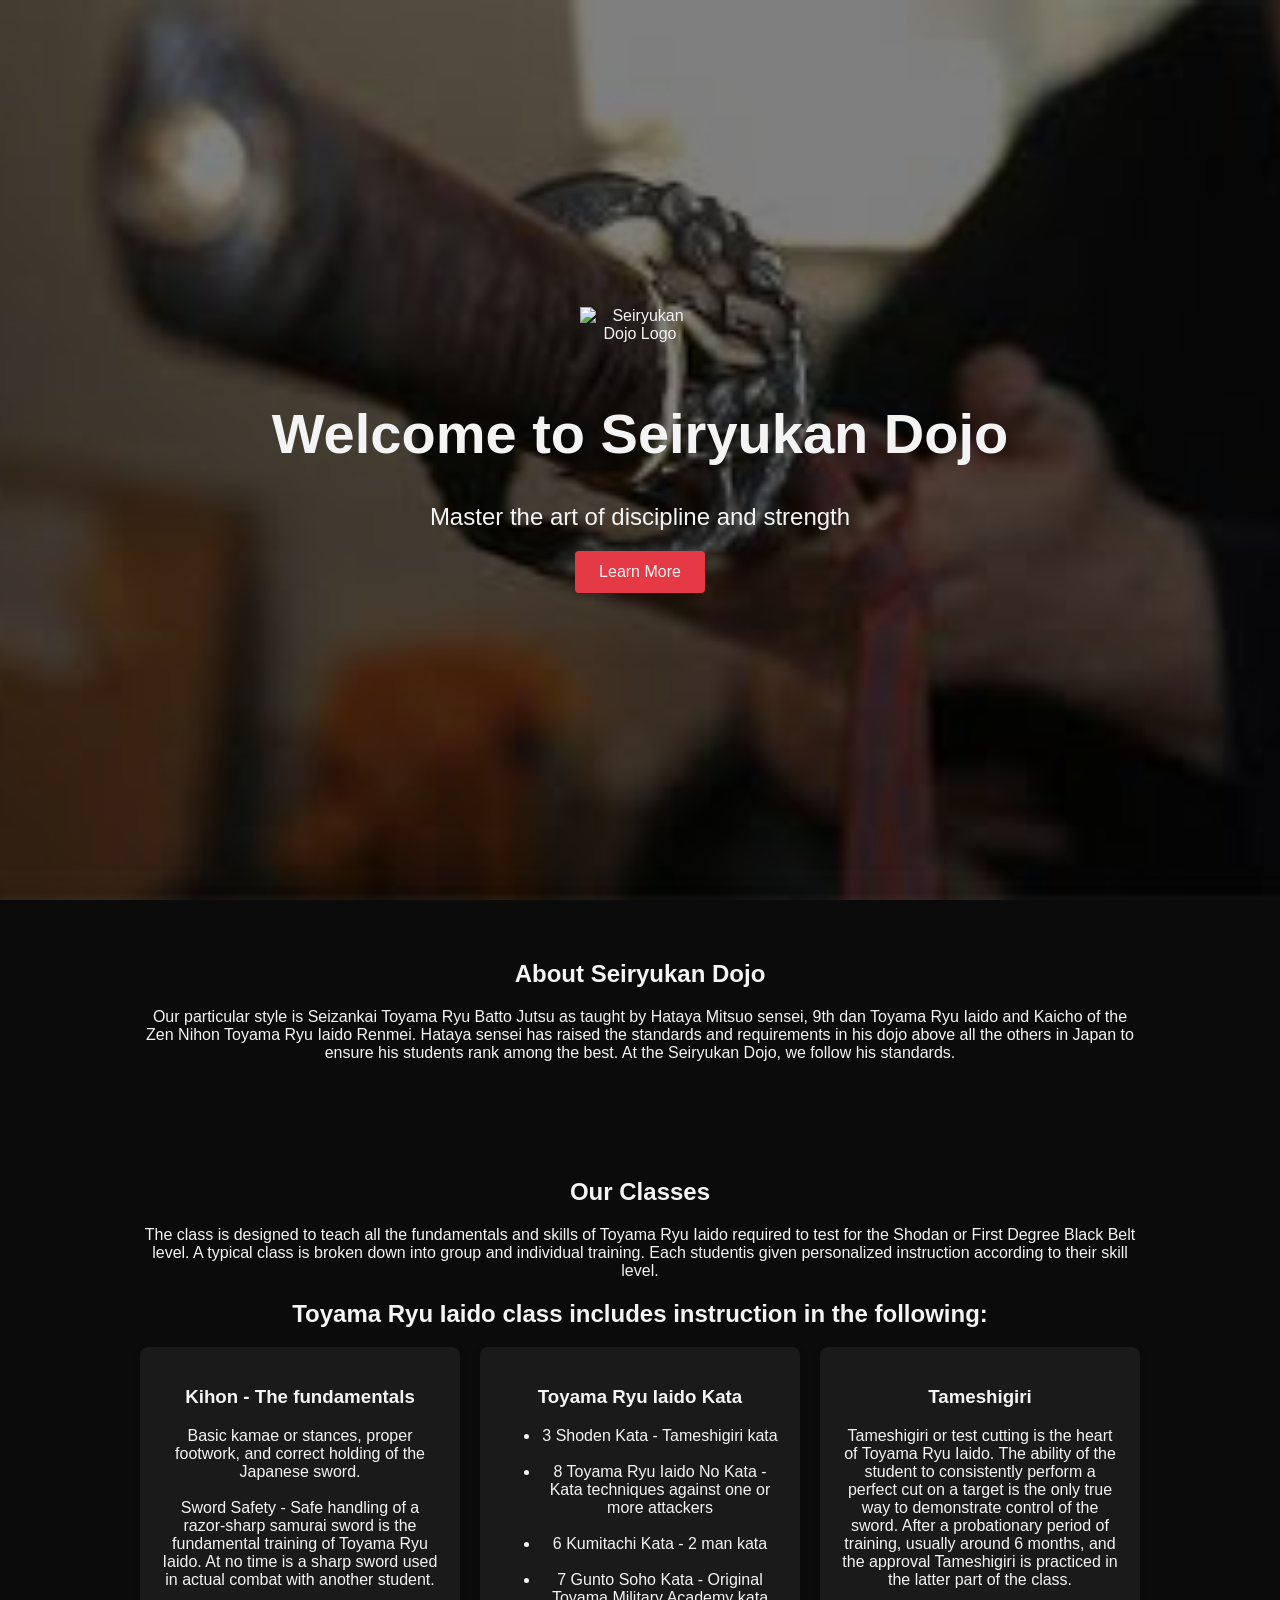
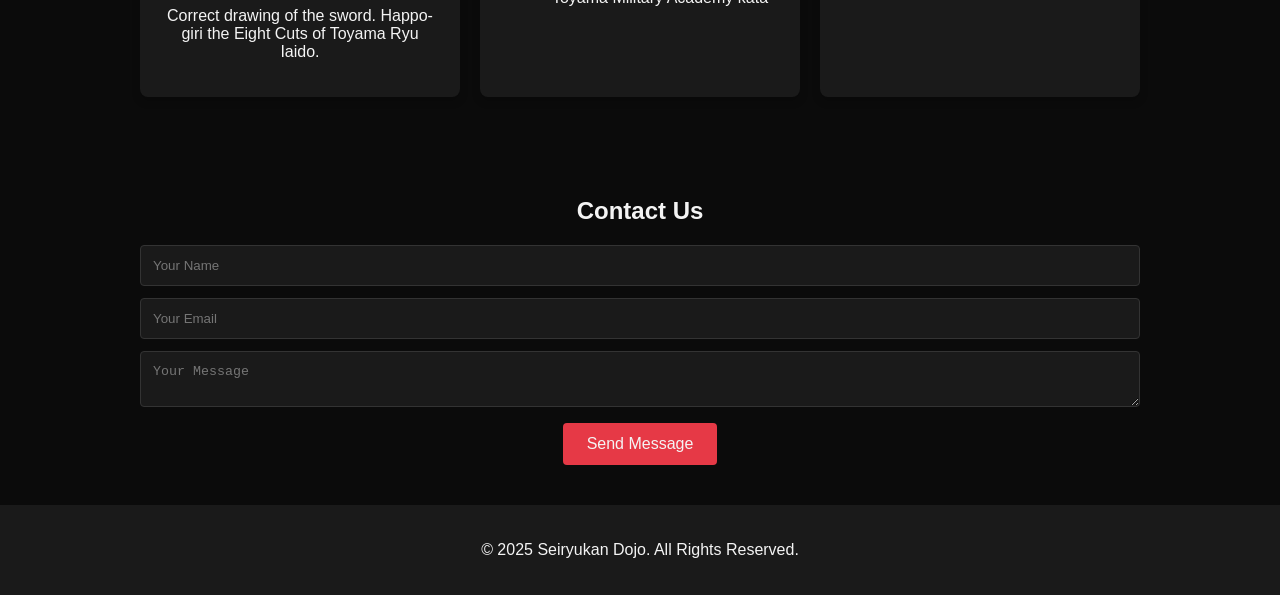
==== index.html @ ffda1bce "changed html to index.html to run on pages." ====
<!DOCTYPE html>
<html lang="en">
<head>
    <meta charset="UTF-8" />
    <meta name="viewport" content="width=device-width, initial-scale=1.0" />
    <title>Seiryukan Dojo</title>
    <link rel="stylesheet" href="styles.css" />
    <script src="script.js" defer></script>
</head>
<body>
    <header class="hero">
        <div class="hero-overlay"></div>
        <div class="hero-content">
            <img src="[INSERT IMAGE URL HERE]" alt="Seiryukan Dojo Logo" class="dojo-logo">
            <h1 class="hero-title">Welcome to Seiryukan Dojo</h1>
            <p class="hero-subtitle">Master the art of discipline and strength</p>
            <a href="#about" class="cta-button">Learn More</a>
        </div>
    </header>

    <section id="about" class="section about">
        <div class="container">
            <h2>About Seiryukan Dojo</h2>
            <p>
                Our particular style is Seizankai Toyama Ryu Batto Jutsu as taught by Hataya
                Mitsuo sensei, 9th dan Toyama Ryu Iaido and Kaicho of the Zen Nihon Toyama Ryu
                Iaido Renmei. Hataya sensei has raised the standards and requirements in his
                dojo above all the others in Japan to ensure his students rank among the best.
                At the Seiryukan Dojo, we follow his standards.
            </p>
        </div>
    </section>

    <section id="classes" class="section classes">
        <div class="container">
            <h2>Our Classes</h2>
            <p>
                The class is designed to teach all the fundamentals and skills of Toyama Ryu Iaido required to test for the Shodan or First Degree Black Belt level. 
                A typical class is broken down into group and individual training. Each studentis given personalized instruction according to their skill level. 
            </p>
            <h2>Toyama Ryu Iaido class includes instruction in the following:</h2>
            <div class="class-list">
                <div class="class-item">
                    <h3>Kihon - The fundamentals</h3>
                    <p>
                        Basic kamae or stances,  proper footwork, and correct holding of the Japanese sword.<br><br>
                        Sword Safety - Safe handling of a razor-sharp samurai sword is the fundamental training of Toyama Ryu Iaido. 
                        At no time is a sharp sword used in actual combat with another student.<br><br>
                        Correct drawing of the sword. Happo-giri the Eight Cuts of Toyama Ryu Iaido.
                    </p>
                </div>
                <div class="class-item">
                    <h3>Toyama Ryu Iaido Kata</h3>
                    <ul>
                        <li>3 Shoden Kata - Tameshigiri kata</li><br>
                        <li>8 Toyama Ryu Iaido No Kata - Kata techniques against one or more attackers</li><br>
                        <li>6 Kumitachi Kata - 2 man kata</li><br>
                        <li>7 Gunto Soho Kata - Original Toyama Military Academy kata</li><br>
                    </ul>
                </div>
                <div class="class-item">
                    <h3>Tameshigiri</h3>
                    <p> 
                        Tameshigiri or test cutting is the heart of Toyama Ryu Iaido. The ability of the student to consistently perform
                        a perfect cut on a target is the only true way to demonstrate control of the sword. After a probationary period
                        of training, usually around 6 months, and the approval Tameshigiri is practiced in the latter part of the class.
                    </p>
                </div>
            </div>
        </div>
    </section>

     <section id="contact" class="section contact">
        <div class="container">
            <h2>Contact Us</h2>
            <form id="contact-form" class="contact-form">
                <input type="text" name="name" placeholder="Your Name" required />
                <input type="email" name="email" placeholder="Your Email" required />
                <textarea name="message" placeholder="Your Message" required></textarea>
                <button type="submit" class="cta-button">Send Message</button>
                <p id="form-message" style="display: none; color: green; margin-top: 10px;">Message sent successfully!</p>
            </form>
        </div>
    </section>

    <footer class="footer">
        <div class="container">
            <p>&copy; 2025 Seiryukan Dojo. All Rights Reserved.</p>
        </div>
    </footer>
    
</body>
</html>
---- styles.css ----
:root {
    --primary-color: #1a1a1a;
    --accent-color: #e63946;
    --text-color: #f4f4f4;
    --background-color: #0b0b0b;
    --font-family: 'Arial', sans-serif;
}

body {
    font-family: var(--font-family);
    color: var(--text-color);
    background-color: var(--background-color);
    margin: 0;
    padding: 0;
    box-sizing: border-box;
}

.hero {
    position: relative;
    height: 100vh;
    background: url("[data-uri]") center/cover no-repeat;
    display: flex;
    justify-content: center;
    align-items: center;
    text-align: center;
    padding: 20px;
    box-sizing: border-box;
}

.hero-overlay {
    position: absolute;
    top: 0;
    left: 0;
    width: 100%;
    height: 100%;
    background: rgba(0, 0, 0, 0.5);
}

.hero-content {
    z-index: 10;
    width: 100%;
    max-width: 800px;
}

.dojo-logo {
    max-width: 120px;
    margin-bottom: 20px;
}

.hero-title {
    font-size: clamp(2rem, 5vw, 3.5rem);
    font-weight: 700;
}

.hero-subtitle {
    font-size: clamp(1rem, 3vw, 1.5rem);
    margin-bottom: 20px;
}

.cta-button {
    padding: 12px 24px;
    background-color: var(--accent-color);
    color: var(--text-color);
    border: none;
    border-radius: 4px;
    font-size: 1rem;
    cursor: pointer;
    text-decoration: none;
    display: inline-block;
    transition: background-color 0.3s ease;
}

.cta-button:hover {
    background-color: #d62839;
}

.section {
    padding: 40px 20px;
    text-align: center;
}

.container {
    max-width: 1000px;
    margin: 0 auto;
}

.class-list {
    display: grid;
    grid-template-columns: repeat(auto-fit, minmax(250px, 1fr));
    gap: 20px;
}

.class-item {
    background-color: var(--primary-color);
    padding: 20px;
    border-radius: 8px;
    box-shadow: 0 4px 8px rgba(0,0,0,0.2);
    transition: transform 0.3s ease;
}

.class-item:hover {
    transform: translateY(-5px);
}

.contact-form input,
.contact-form textarea {
    width: 100%;
    padding: 12px;
    margin-bottom: 12px;
    border: 1px solid #333;
    background-color: var(--primary-color);
    color: var(--text-color);
    border-radius: 4px;
    box-sizing: border-box;
}

.footer {
    background-color: var(--primary-color);
    padding: 20px;
    text-align: center;
}

@media (max-width: 600px) {
    .hero-title {
        font-size: 2rem;
    }

    .hero-subtitle {
        font-size: 1rem;
    }
}
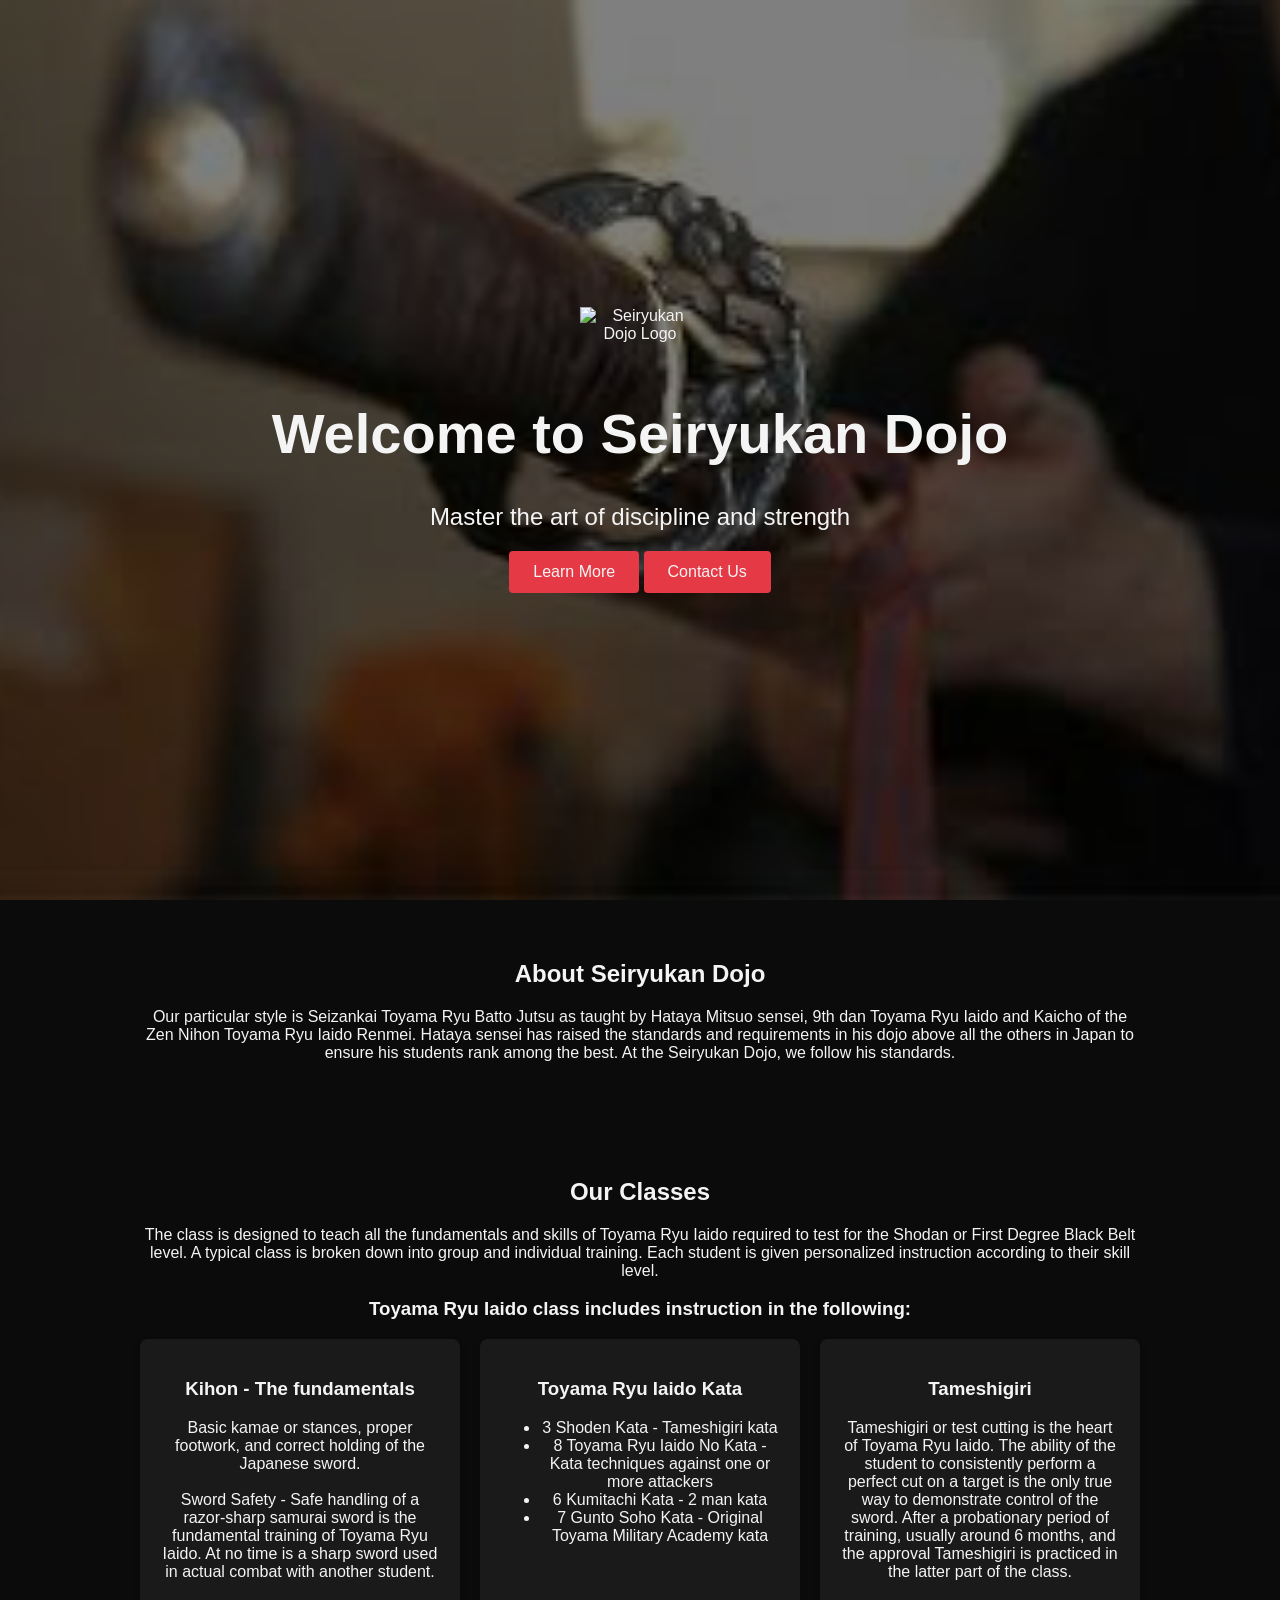
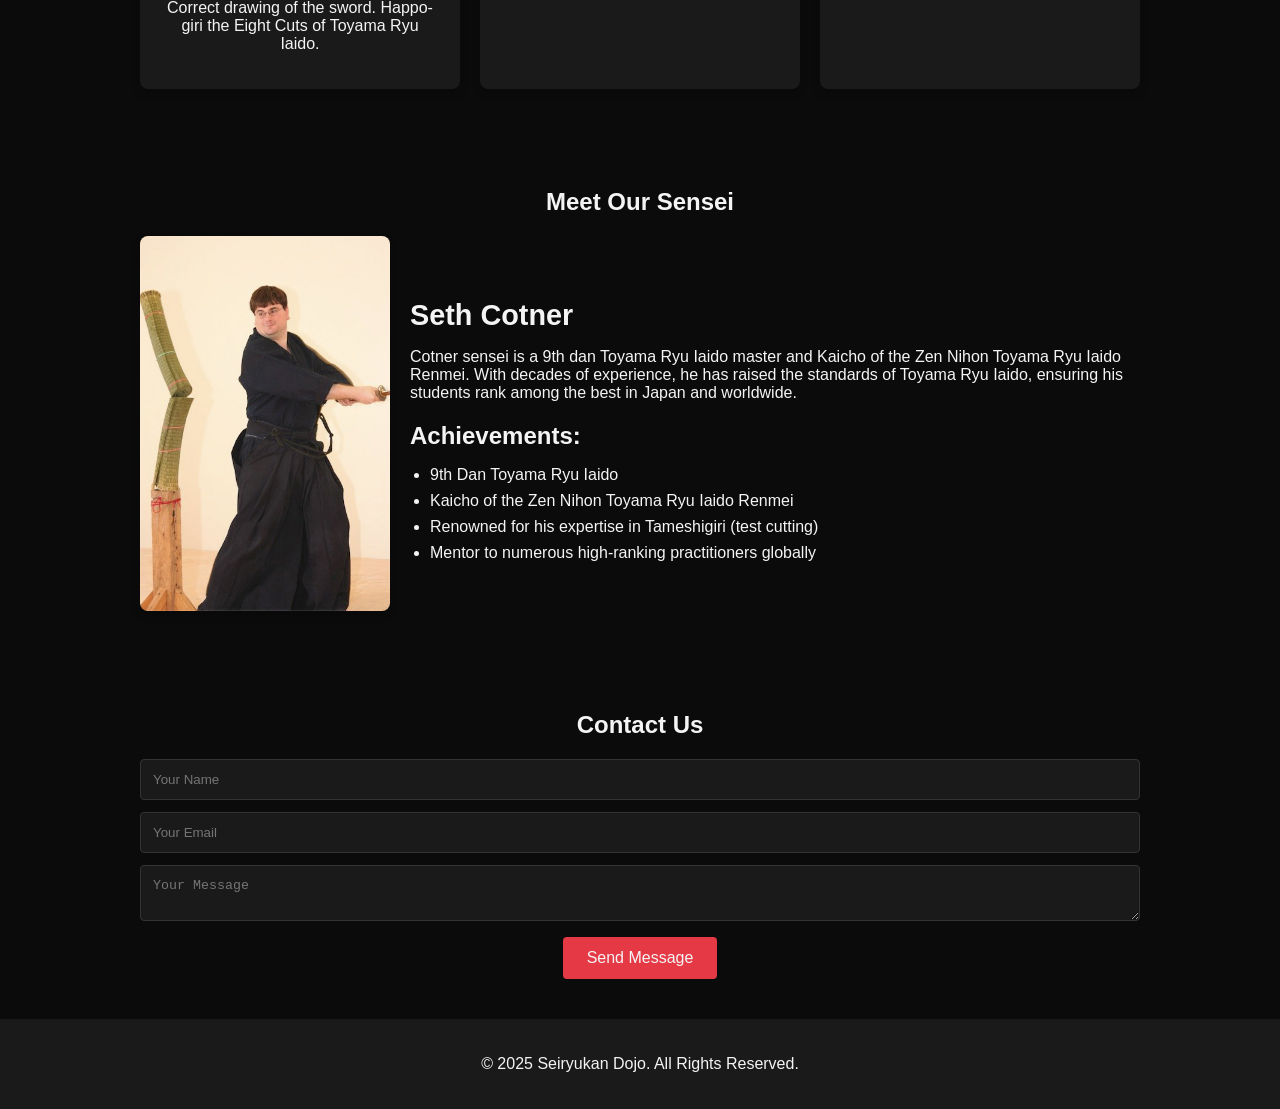
==== commit 9642a0aa: "Added a sensei section and a contact us button as experiment**may remove button later**" ====
--- a/index.html
+++ b/index.html
@@ -1,28 +1,36 @@
-
 <!DOCTYPE html>
 <html lang="en">
 <head>
     <meta charset="UTF-8" />
     <meta name="viewport" content="width=device-width, initial-scale=1.0" />
     <title>Seiryukan Dojo</title>
+    <!-- Link to the external stylesheet -->
     <link rel="stylesheet" href="styles.css" />
+    <!-- Link to the external JavaScript file -->
     <script src="script.js" defer></script>
 </head>
 <body>
+    <!-- Hero section with a background image and overlay -->
     <header class="hero">
         <div class="hero-overlay"></div>
         <div class="hero-content">
+            <!-- Logo image -->
             <img src="[INSERT IMAGE URL HERE]" alt="Seiryukan Dojo Logo" class="dojo-logo">
+            <!-- Main title and subtitle -->
             <h1 class="hero-title">Welcome to Seiryukan Dojo</h1>
             <p class="hero-subtitle">Master the art of discipline and strength</p>
+            <!-- Call-to-action buttons -->
             <a href="#about" class="cta-button">Learn More</a>
+            <a href="#contact" id="contact-button" class="cta-button">Contact Us</a>
         </div>
     </header>
 
+    <!-- About section -->
     <section id="about" class="section about">
         <div class="container">
             <h2>About Seiryukan Dojo</h2>
             <p>
+                <!-- Description of the dojo and its teachings -->
                 Our particular style is Seizankai Toyama Ryu Batto Jutsu as taught by Hataya
                 Mitsuo sensei, 9th dan Toyama Ryu Iaido and Kaicho of the Zen Nihon Toyama Ryu
                 Iaido Renmei. Hataya sensei has raised the standards and requirements in his
@@ -32,33 +40,38 @@
         </div>
     </section>
 
+    <!-- Classes section -->
     <section id="classes" class="section classes">
         <div class="container">
             <h2>Our Classes</h2>
             <p>
+                <!-- Overview of the class structure -->
                 The class is designed to teach all the fundamentals and skills of Toyama Ryu Iaido required to test for the Shodan or First Degree Black Belt level. 
-                A typical class is broken down into group and individual training. Each studentis given personalized instruction according to their skill level. 
+                A typical class is broken down into group and individual training. Each student is given personalized instruction according to their skill level. 
             </p>
-            <h2>Toyama Ryu Iaido class includes instruction in the following:</h2>
+            <h3>Toyama Ryu Iaido class includes instruction in the following:</h3>
             <div class="class-list">
+                <!-- Class item: Fundamentals -->
                 <div class="class-item">
                     <h3>Kihon - The fundamentals</h3>
                     <p>
-                        Basic kamae or stances,  proper footwork, and correct holding of the Japanese sword.<br><br>
+                        Basic kamae or stances, proper footwork, and correct holding of the Japanese sword.<br><br>
                         Sword Safety - Safe handling of a razor-sharp samurai sword is the fundamental training of Toyama Ryu Iaido. 
                         At no time is a sharp sword used in actual combat with another student.<br><br>
                         Correct drawing of the sword. Happo-giri the Eight Cuts of Toyama Ryu Iaido.
                     </p>
                 </div>
+                <!-- Class item: Kata -->
                 <div class="class-item">
                     <h3>Toyama Ryu Iaido Kata</h3>
                     <ul>
-                        <li>3 Shoden Kata - Tameshigiri kata</li><br>
-                        <li>8 Toyama Ryu Iaido No Kata - Kata techniques against one or more attackers</li><br>
-                        <li>6 Kumitachi Kata - 2 man kata</li><br>
-                        <li>7 Gunto Soho Kata - Original Toyama Military Academy kata</li><br>
+                        <li>3 Shoden Kata - Tameshigiri kata</li>
+                        <li>8 Toyama Ryu Iaido No Kata - Kata techniques against one or more attackers</li>
+                        <li>6 Kumitachi Kata - 2 man kata</li>
+                        <li>7 Gunto Soho Kata - Original Toyama Military Academy kata</li>
                     </ul>
                 </div>
+                <!-- Class item: Tameshigiri -->
                 <div class="class-item">
                     <h3>Tameshigiri</h3>
                     <p> 
@@ -71,24 +84,51 @@
         </div>
     </section>
 
-     <section id="contact" class="section contact">
+    <!-- Sensei section -->
+    <section id="sensei" class="section sensei">
+        <div class="container">
+            <h2>Meet Our Sensei</h2>
+            <div class="sensei-content">
+                <img src="seth.jpg" alt="Sensei Hataya Mitsuo" class="sensei-image">
+                <div class="sensei-details">
+                    <h3>Seth Cotner</h3>
+                    <p>
+                        Cotner sensei is a 9th dan Toyama Ryu Iaido master and Kaicho of the Zen Nihon Toyama Ryu Iaido Renmei. 
+                        With decades of experience, he has raised the standards of Toyama Ryu Iaido, ensuring his students rank among the best in Japan and worldwide.
+                    </p>
+                    <h4>Achievements:</h4>
+                    <ul>
+                        <li>9th Dan Toyama Ryu Iaido</li>
+                        <li>Kaicho of the Zen Nihon Toyama Ryu Iaido Renmei</li>
+                        <li>Renowned for his expertise in Tameshigiri (test cutting)</li>
+                        <li>Mentor to numerous high-ranking practitioners globally</li>
+                    </ul>
+                </div>
+            </div>
+        </div>
+    </section>
+
+    <!-- Contact section -->
+    <section id="contact" class="section contact">
         <div class="container">
             <h2>Contact Us</h2>
+            <!-- Contact form -->
             <form id="contact-form" class="contact-form">
                 <input type="text" name="name" placeholder="Your Name" required />
                 <input type="email" name="email" placeholder="Your Email" required />
                 <textarea name="message" placeholder="Your Message" required></textarea>
                 <button type="submit" class="cta-button">Send Message</button>
+                <!-- Success message displayed after form submission -->
                 <p id="form-message" style="display: none; color: green; margin-top: 10px;">Message sent successfully!</p>
             </form>
         </div>
     </section>
 
+    <!-- Footer -->
     <footer class="footer">
         <div class="container">
             <p>&copy; 2025 Seiryukan Dojo. All Rights Reserved.</p>
         </div>
     </footer>
-    
 </body>
 </html>
--- a/styles.css
+++ b/styles.css
@@ -1,11 +1,13 @@
+/* Define global CSS variables for consistent theming */
 :root {
-    --primary-color: #1a1a1a;
-    --accent-color: #e63946;
-    --text-color: #f4f4f4;
-    --background-color: #0b0b0b;
-    --font-family: 'Arial', sans-serif;
-}
-
+    --primary-color: #1a1a1a; /* Main background color */
+    --accent-color: #e63946; /* Highlight color for buttons and links */
+    --text-color: #f4f4f4; /* Default text color */
+    --background-color: #0b0b0b; /* Background color for the body */
+    --font-family: 'Arial', sans-serif; /* Default font family */
+}
+
+/* Global styles for the body */
 body {
     font-family: var(--font-family);
     color: var(--text-color);
@@ -15,10 +17,11 @@
     box-sizing: border-box;
 }
 
+/* Hero section styles */
 .hero {
     position: relative;
     height: 100vh;
-    background: url("[data-uri]") center/cover no-repeat;
+    background: url("[data-uri]") center/cover no-repeat; /* Background image */
     display: flex;
     justify-content: center;
     align-items: center;
@@ -27,28 +30,32 @@
     box-sizing: border-box;
 }
 
+/* Overlay for the hero section */
 .hero-overlay {
     position: absolute;
     top: 0;
     left: 0;
     width: 100%;
     height: 100%;
-    background: rgba(0, 0, 0, 0.5);
-}
-
+    background: rgba(0, 0, 0, 0.5); /* Semi-transparent overlay */
+}
+
+/* Content inside the hero section */
 .hero-content {
-    z-index: 10;
+    z-index: 10; /* Ensure content is above the overlay */
     width: 100%;
     max-width: 800px;
 }
 
+/* Logo inside the hero section */
 .dojo-logo {
     max-width: 120px;
     margin-bottom: 20px;
 }
 
+/* Hero title and subtitle styles */
 .hero-title {
-    font-size: clamp(2rem, 5vw, 3.5rem);
+    font-size: clamp(2rem, 5vw, 3.5rem); /* Responsive font size */
     font-weight: 700;
 }
 
@@ -57,6 +64,7 @@
     margin-bottom: 20px;
 }
 
+/* Call-to-action button styles */
 .cta-button {
     padding: 12px 24px;
     background-color: var(--accent-color);
@@ -67,41 +75,46 @@
     cursor: pointer;
     text-decoration: none;
     display: inline-block;
-    transition: background-color 0.3s ease;
+    transition: background-color 0.3s ease; /* Smooth hover effect */
 }
 
 .cta-button:hover {
-    background-color: #d62839;
-}
-
+    background-color: #d62839; /* Darker accent color on hover */
+}
+
+/* Section styles */
 .section {
     padding: 40px 20px;
     text-align: center;
 }
 
+/* Container for centering content */
 .container {
     max-width: 1000px;
     margin: 0 auto;
 }
 
+/* Class list grid layout */
 .class-list {
     display: grid;
-    grid-template-columns: repeat(auto-fit, minmax(250px, 1fr));
+    grid-template-columns: repeat(auto-fit, minmax(250px, 1fr)); /* Responsive grid */
     gap: 20px;
 }
 
+/* Individual class item styles */
 .class-item {
     background-color: var(--primary-color);
     padding: 20px;
     border-radius: 8px;
-    box-shadow: 0 4px 8px rgba(0,0,0,0.2);
-    transition: transform 0.3s ease;
+    box-shadow: 0 4px 8px rgba(0, 0, 0, 0.2); /* Subtle shadow */
+    transition: transform 0.3s ease; /* Smooth hover effect */
 }
 
 .class-item:hover {
-    transform: translateY(-5px);
-}
-
+    transform: translateY(-5px); /* Slight lift on hover */
+}
+
+/* Contact form input and textarea styles */
 .contact-form input,
 .contact-form textarea {
     width: 100%;
@@ -114,12 +127,66 @@
     box-sizing: border-box;
 }
 
+/* Footer styles */
 .footer {
     background-color: var(--primary-color);
     padding: 20px;
     text-align: center;
 }
 
+/* Sensei section styles */
+.sensei-content {
+    display: flex;
+    flex-wrap: wrap;
+    align-items: center;
+    gap: 20px;
+    text-align: left;
+}
+
+.sensei-image {
+    max-width: 25%;
+    border-radius: 8px;
+    box-shadow: 0 4px 8px rgba(0, 0, 0, 0.2);
+}
+
+.sensei-details {
+    flex: 1;
+}
+
+.sensei-details h3 {
+    font-size: 1.8rem;
+    margin-bottom: 10px;
+}
+
+.sensei-details h4 {
+    font-size: 1.5rem;
+    margin-top: 20px;
+    margin-bottom: 10px;
+}
+
+.sensei-details ul {
+    list-style-type: disc;
+    padding-left: 20px;
+}
+
+.sensei-details ul li {
+    margin-bottom: 8px;
+}
+
+/* Responsive styles for the sensei section */
+@media (max-width: 600px) {
+    .sensei-content {
+        flex-direction: column;
+        text-align: center;
+    }
+
+    .sensei-image {
+        margin-bottom: 20px;
+        max-width: 100%;
+    }
+}
+
+/* Responsive styles for smaller screens */
 @media (max-width: 600px) {
     .hero-title {
         font-size: 2rem;
@@ -128,4 +195,14 @@
     .hero-subtitle {
         font-size: 1rem;
     }
+}
+
+/* Sticky Contact Us button styles */
+#contact-button.sticky {
+    position: fixed;
+    top: 10px; /* Stick to the top-left corner */
+    left: 10px;
+    z-index: 1000;
+    transform: none;
+    transition: all 0.3s ease;
 }
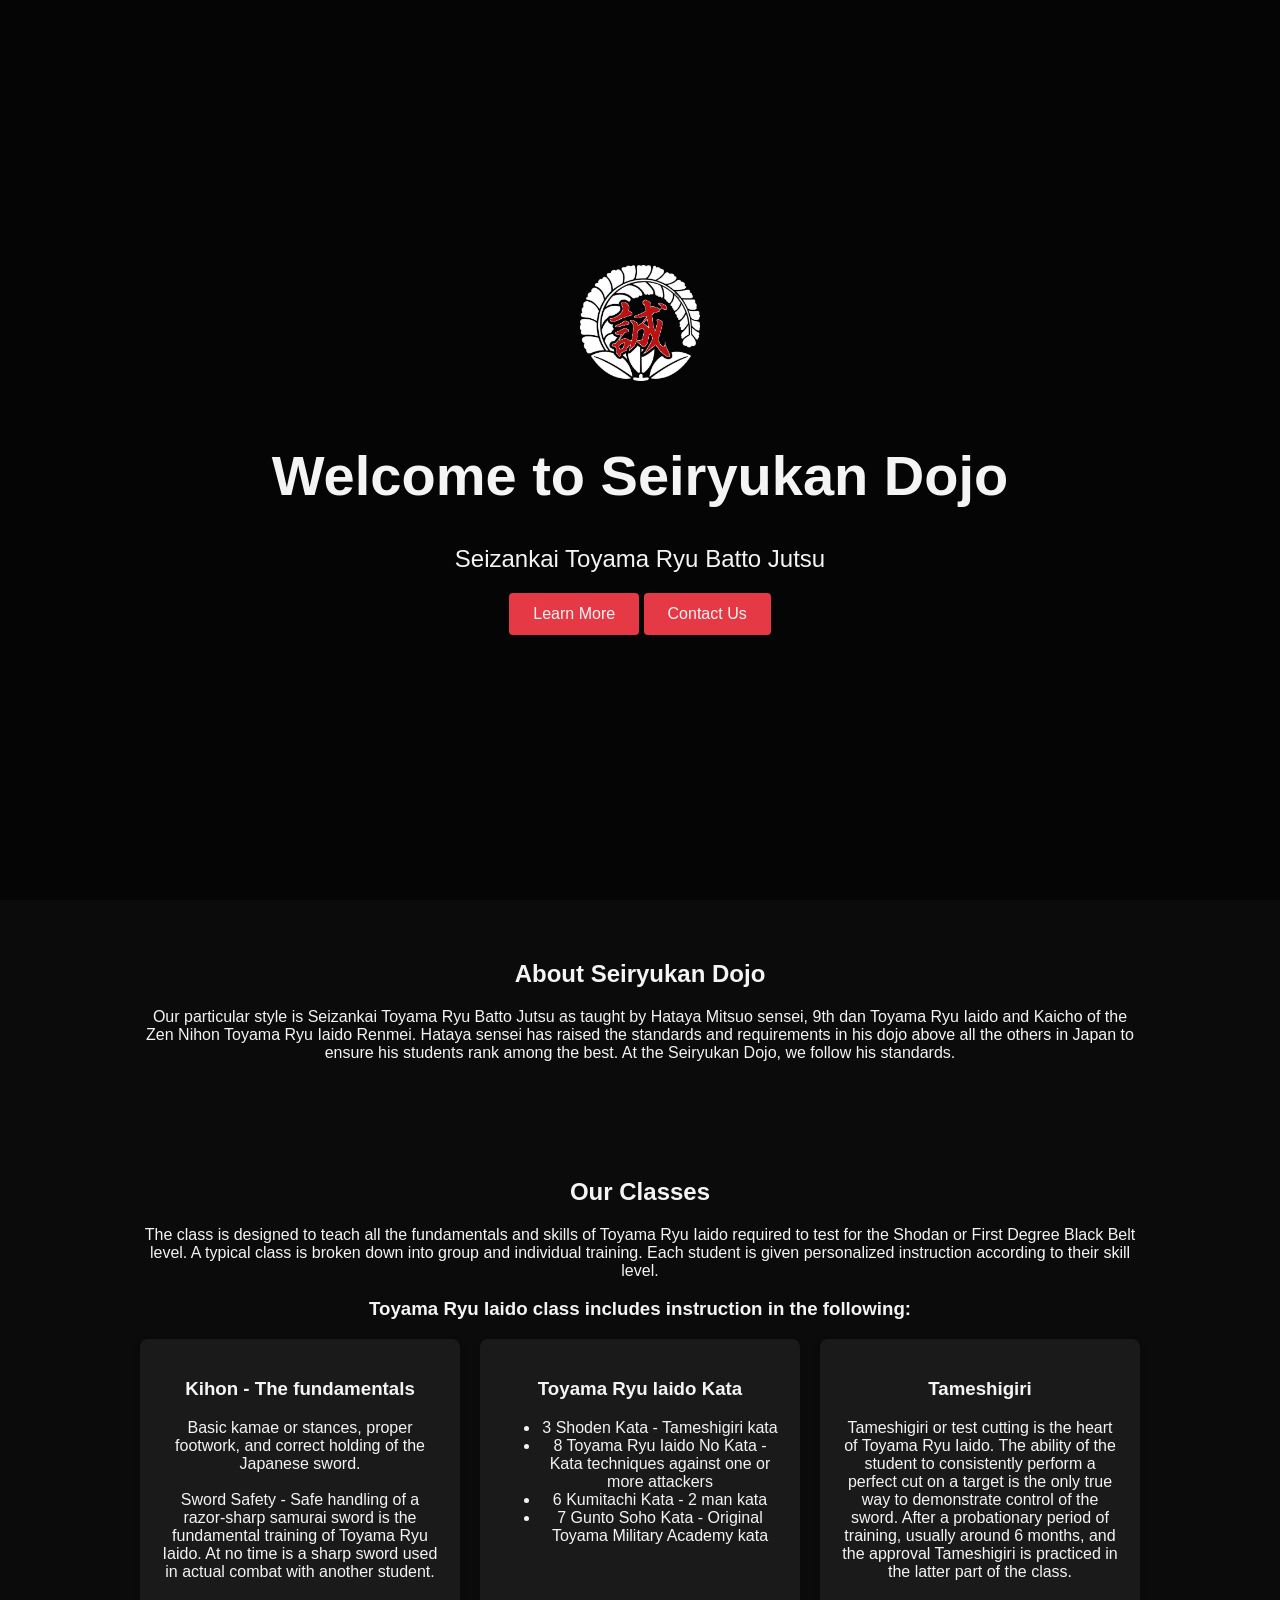
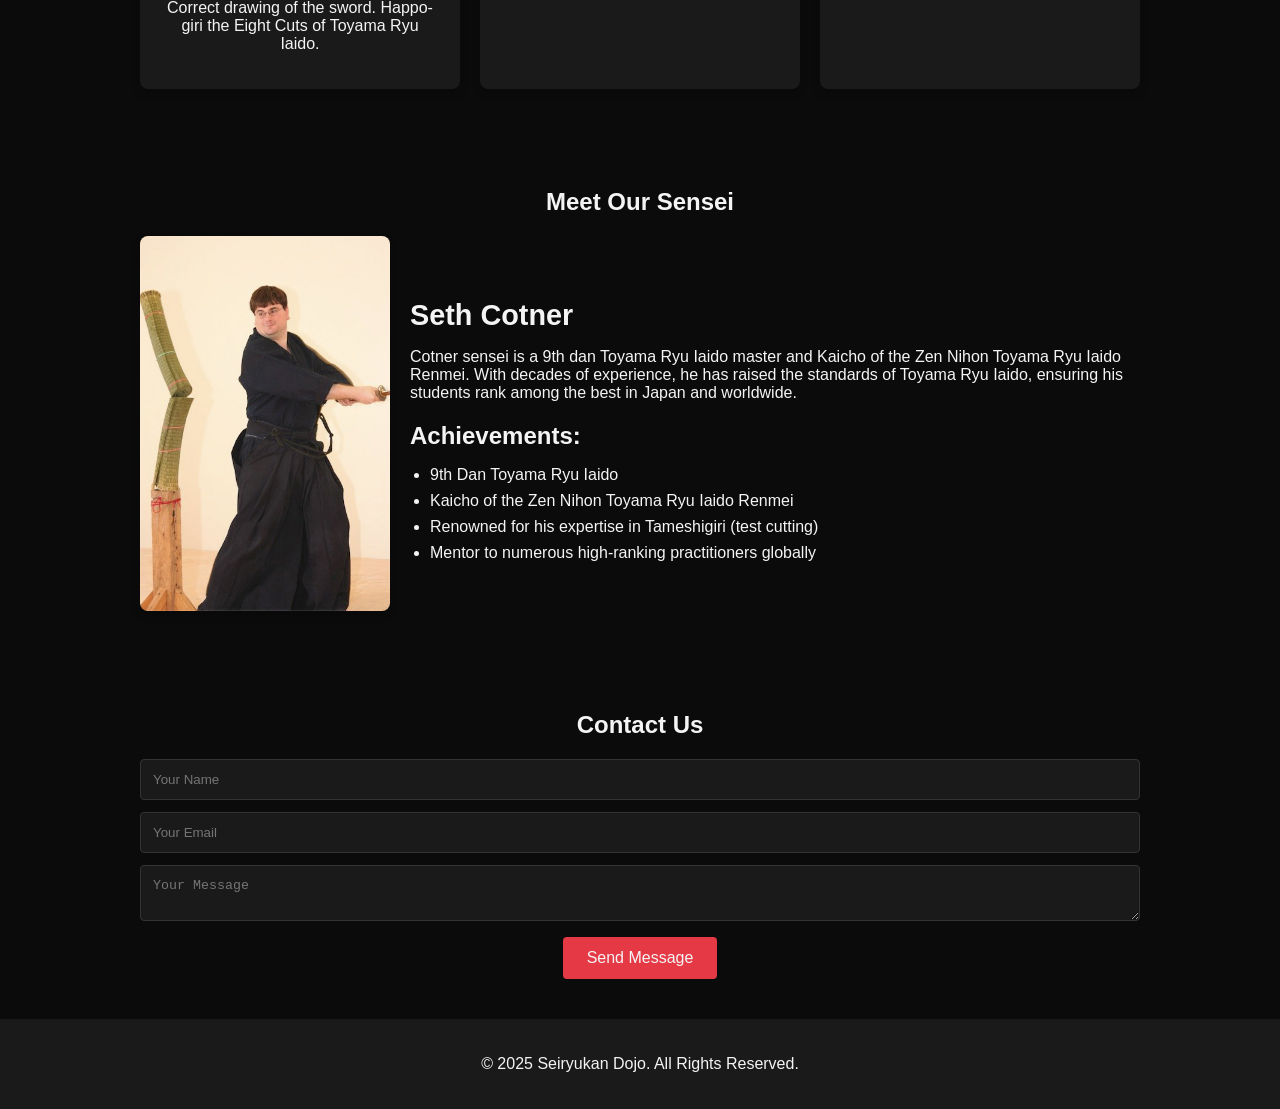
==== commit b05562de: "Contact button now hides when the form is visible on the screen***Visual Updates***Removed the hero " ====
--- a/index.html
+++ b/index.html
@@ -5,9 +5,9 @@
     <meta name="viewport" content="width=device-width, initial-scale=1.0" />
     <title>Seiryukan Dojo</title>
     <!-- Link to the external stylesheet -->
-    <link rel="stylesheet" href="styles.css" />
+    <link rel="stylesheet" href="./public/styles/styles.css" />
     <!-- Link to the external JavaScript file -->
-    <script src="script.js" defer></script>
+    <script src="./public/scripts/script.js" defer></script>
 </head>
 <body>
     <!-- Hero section with a background image and overlay -->
@@ -15,10 +15,10 @@
         <div class="hero-overlay"></div>
         <div class="hero-content">
             <!-- Logo image -->
-            <img src="[INSERT IMAGE URL HERE]" alt="Seiryukan Dojo Logo" class="dojo-logo">
+            <img src="./public/imgs/symbol.webp" alt="Seiryukan Dojo Logo" class="dojo-logo">
             <!-- Main title and subtitle -->
             <h1 class="hero-title">Welcome to Seiryukan Dojo</h1>
-            <p class="hero-subtitle">Master the art of discipline and strength</p>
+            <p class="hero-subtitle">Seizankai Toyama Ryu Batto Jutsu</p>
             <!-- Call-to-action buttons -->
             <a href="#about" class="cta-button">Learn More</a>
             <a href="#contact" id="contact-button" class="cta-button">Contact Us</a>
@@ -89,7 +89,7 @@
         <div class="container">
             <h2>Meet Our Sensei</h2>
             <div class="sensei-content">
-                <img src="seth.jpg" alt="Sensei Hataya Mitsuo" class="sensei-image">
+                <img src="./public/imgs/seth.jpg" alt="Sensei Hataya Mitsuo" class="sensei-image">
                 <div class="sensei-details">
                     <h3>Seth Cotner</h3>
                     <p>
--- a/public/styles/styles.css
+++ b/public/styles/styles.css
@@ -0,0 +1,208 @@
+/* Define global CSS variables for consistent theming */
+:root {
+    --primary-color: #1a1a1a; /* Main background color */
+    --accent-color: #e63946; /* Highlight color for buttons and links */
+    --text-color: #f4f4f4; /* Default text color */
+    --background-color: #0b0b0b; /* Background color for the body */
+    --font-family: 'Arial', sans-serif; /* Default font family */
+}
+
+/* Global styles for the body */
+body {
+    font-family: var(--font-family);
+    color: var(--text-color);
+    background-color: var(--background-color);
+    margin: 0;
+    padding: 0;
+    box-sizing: border-box;
+}
+
+/* Hero section styles */
+.hero {
+    position: relative;
+    height: 100vh;
+    /* background: url("[data-uri]") center/cover no-repeat; Background image */
+    display: flex;
+    justify-content: center;
+    align-items: center;
+    text-align: center;
+    padding: 20px;
+    box-sizing: border-box;
+}
+
+/* Overlay for the hero section */
+.hero-overlay {
+    position: absolute;
+    top: 0;
+    left: 0;
+    width: 100%;
+    height: 100%;
+    background: rgba(0, 0, 0, 0.5); /* Semi-transparent overlay */
+}
+
+/* Content inside the hero section */
+.hero-content {
+    z-index: 10; /* Ensure content is above the overlay */
+    width: 100%;
+    max-width: 800px;
+}
+
+/* Logo inside the hero section */
+.dojo-logo {
+    max-width: 120px;
+    margin-bottom: 20px;
+}
+
+/* Hero title and subtitle styles */
+.hero-title {
+    font-size: clamp(2rem, 5vw, 3.5rem); /* Responsive font size */
+    font-weight: 700;
+}
+
+.hero-subtitle {
+    font-size: clamp(1rem, 3vw, 1.5rem);
+    margin-bottom: 20px;
+}
+
+/* Call-to-action button styles */
+.cta-button {
+    padding: 12px 24px;
+    background-color: var(--accent-color);
+    color: var(--text-color);
+    border: none;
+    border-radius: 4px;
+    font-size: 1rem;
+    cursor: pointer;
+    text-decoration: none;
+    display: inline-block;
+    transition: background-color 0.3s ease; /* Smooth hover effect */
+}
+
+.cta-button:hover {
+    background-color: #d62839; /* Darker accent color on hover */
+}
+
+/* Section styles */
+.section {
+    padding: 40px 20px;
+    text-align: center;
+}
+
+/* Container for centering content */
+.container {
+    max-width: 1000px;
+    margin: 0 auto;
+}
+
+/* Class list grid layout */
+.class-list {
+    display: grid;
+    grid-template-columns: repeat(auto-fit, minmax(250px, 1fr)); /* Responsive grid */
+    gap: 20px;
+}
+
+/* Individual class item styles */
+.class-item {
+    background-color: var(--primary-color);
+    padding: 20px;
+    border-radius: 8px;
+    box-shadow: 0 4px 8px rgba(0, 0, 0, 0.2); /* Subtle shadow */
+    transition: transform 0.3s ease; /* Smooth hover effect */
+}
+
+.class-item:hover {
+    transform: translateY(-5px); /* Slight lift on hover */
+}
+
+/* Contact form input and textarea styles */
+.contact-form input,
+.contact-form textarea {
+    width: 100%;
+    padding: 12px;
+    margin-bottom: 12px;
+    border: 1px solid #333;
+    background-color: var(--primary-color);
+    color: var(--text-color);
+    border-radius: 4px;
+    box-sizing: border-box;
+}
+
+/* Footer styles */
+.footer {
+    background-color: var(--primary-color);
+    padding: 20px;
+    text-align: center;
+}
+
+/* Sensei section styles */
+.sensei-content {
+    display: flex;
+    flex-wrap: wrap;
+    align-items: center;
+    gap: 20px;
+    text-align: left;
+}
+
+.sensei-image {
+    max-width: 25%;
+    border-radius: 8px;
+    box-shadow: 0 4px 8px rgba(0, 0, 0, 0.2);
+}
+
+.sensei-details {
+    flex: 1;
+}
+
+.sensei-details h3 {
+    font-size: 1.8rem;
+    margin-bottom: 10px;
+}
+
+.sensei-details h4 {
+    font-size: 1.5rem;
+    margin-top: 20px;
+    margin-bottom: 10px;
+}
+
+.sensei-details ul {
+    list-style-type: disc;
+    padding-left: 20px;
+}
+
+.sensei-details ul li {
+    margin-bottom: 8px;
+}
+
+/* Responsive styles for the sensei section */
+@media (max-width: 600px) {
+    .sensei-content {
+        flex-direction: column;
+        text-align: center;
+    }
+
+    .sensei-image {
+        margin-bottom: 20px;
+        max-width: 100%;
+    }
+}
+
+/* Responsive styles for smaller screens */
+@media (max-width: 600px) {
+    .hero-title {
+        font-size: 2rem;
+    }
+
+    .hero-subtitle {
+        font-size: 1rem;
+    }
+}
+
+/* Sticky Contact Us button styles */
+#contact-button.sticky {
+    position: fixed;
+    top: 10px; /* Stick to the top-left corner */
+    left: 10px;
+    z-index: 1000;
+    transform: none;
+    transition: all 0.3s ease;
+}
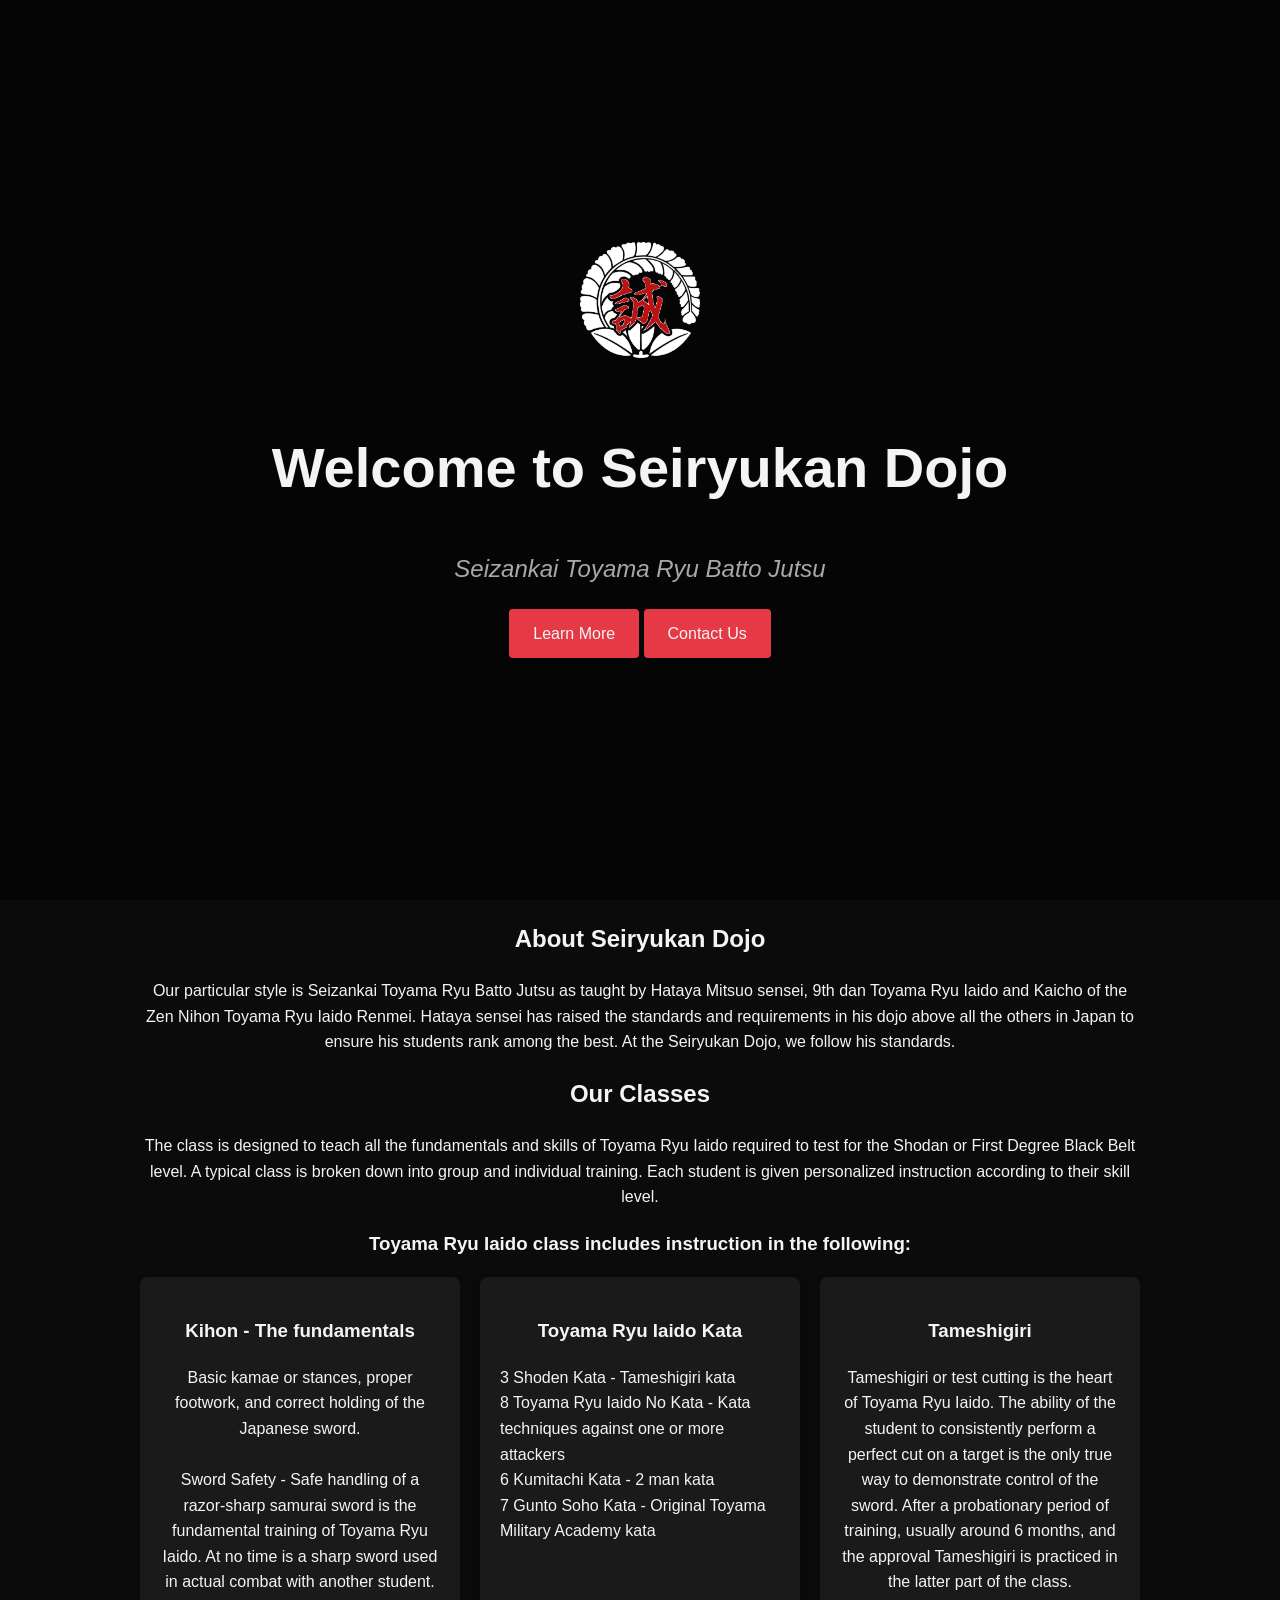
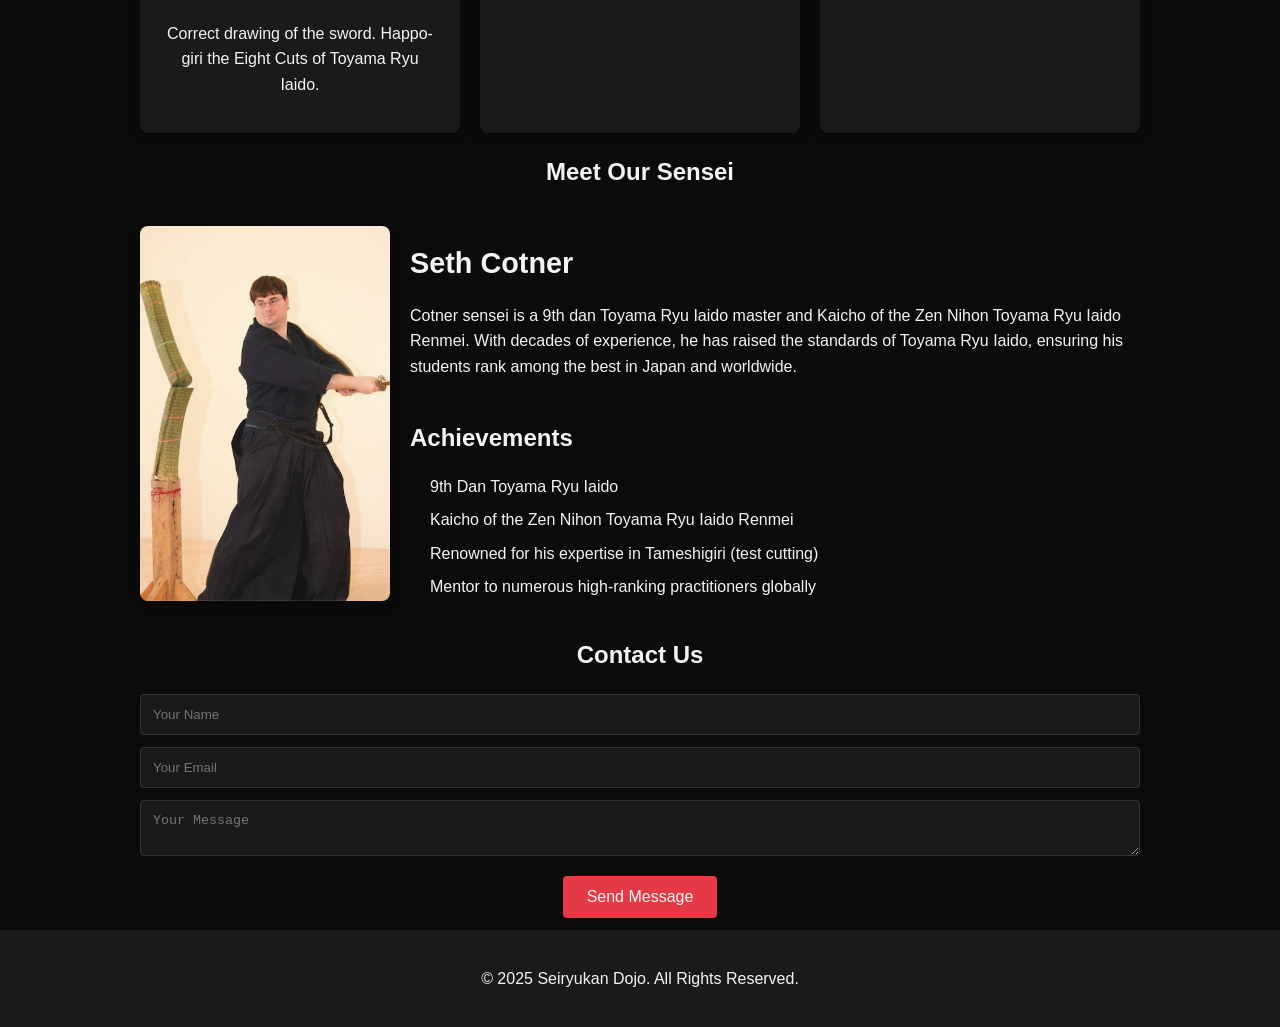
==== commit 12b557d6: "Adds some spacing changes and multiple changes to ul and li elements including removing circles and " ====
--- a/index.html
+++ b/index.html
@@ -96,7 +96,7 @@
                         Cotner sensei is a 9th dan Toyama Ryu Iaido master and Kaicho of the Zen Nihon Toyama Ryu Iaido Renmei. 
                         With decades of experience, he has raised the standards of Toyama Ryu Iaido, ensuring his students rank among the best in Japan and worldwide.
                     </p>
-                    <h4>Achievements:</h4>
+                    <h4>Achievements</h4>
                     <ul>
                         <li>9th Dan Toyama Ryu Iaido</li>
                         <li>Kaicho of the Zen Nihon Toyama Ryu Iaido Renmei</li>
--- a/public/styles/styles.css
+++ b/public/styles/styles.css
@@ -3,6 +3,8 @@
     --primary-color: #1a1a1a; /* Main background color */
     --accent-color: #e63946; /* Highlight color for buttons and links */
     --text-color: #f4f4f4; /* Default text color */
+    --text-muted-color: #a8a8a8; /* Muted text color for less emphasis */
+    --text-highlight-color: #f1fa8c; /* Highlight color for important text */
     --background-color: #0b0b0b; /* Background color for the body */
     --font-family: 'Arial', sans-serif; /* Default font family */
 }
@@ -15,6 +17,7 @@
     margin: 0;
     padding: 0;
     box-sizing: border-box;
+    line-height:1.6;
 }
 
 /* Hero section styles */
@@ -62,6 +65,8 @@
 .hero-subtitle {
     font-size: clamp(1rem, 3vw, 1.5rem);
     margin-bottom: 20px;
+    color: var(--text-muted-color); /* Muted text color */
+    font-style: italic;
 }
 
 /* Call-to-action button styles */
@@ -84,7 +89,7 @@
 
 /* Section styles */
 .section {
-    padding: 40px 20px;
+    padding: 0px 20px;
     text-align: center;
 }
 
@@ -127,6 +132,11 @@
     box-sizing: border-box;
 }
 
+.contact-form button{
+    padding-bottom: 12px;
+    margin-bottom: 12px;
+}
+
 /* Footer styles */
 .footer {
     background-color: var(--primary-color);
@@ -160,7 +170,7 @@
 
 .sensei-details h4 {
     font-size: 1.5rem;
-    margin-top: 20px;
+    margin-top: 40px;
     margin-bottom: 10px;
 }
 
@@ -194,6 +204,15 @@
 
     .hero-subtitle {
         font-size: 1rem;
+    }
+}
+
+@media (max-width: 600px) {
+    .class-item{
+        background-color: var(--background-color);
+        box-shadow: none;
+        margin:0px;
+        padding: 0px;
     }
 }
 
@@ -205,4 +224,12 @@
     z-index: 1000;
     transform: none;
     transition: all 0.3s ease;
+}
+ul{
+    padding-left: 0px;
+    text-align: left;
+}
+li{
+    list-style: none;
+    padding-left: 0px;
 }
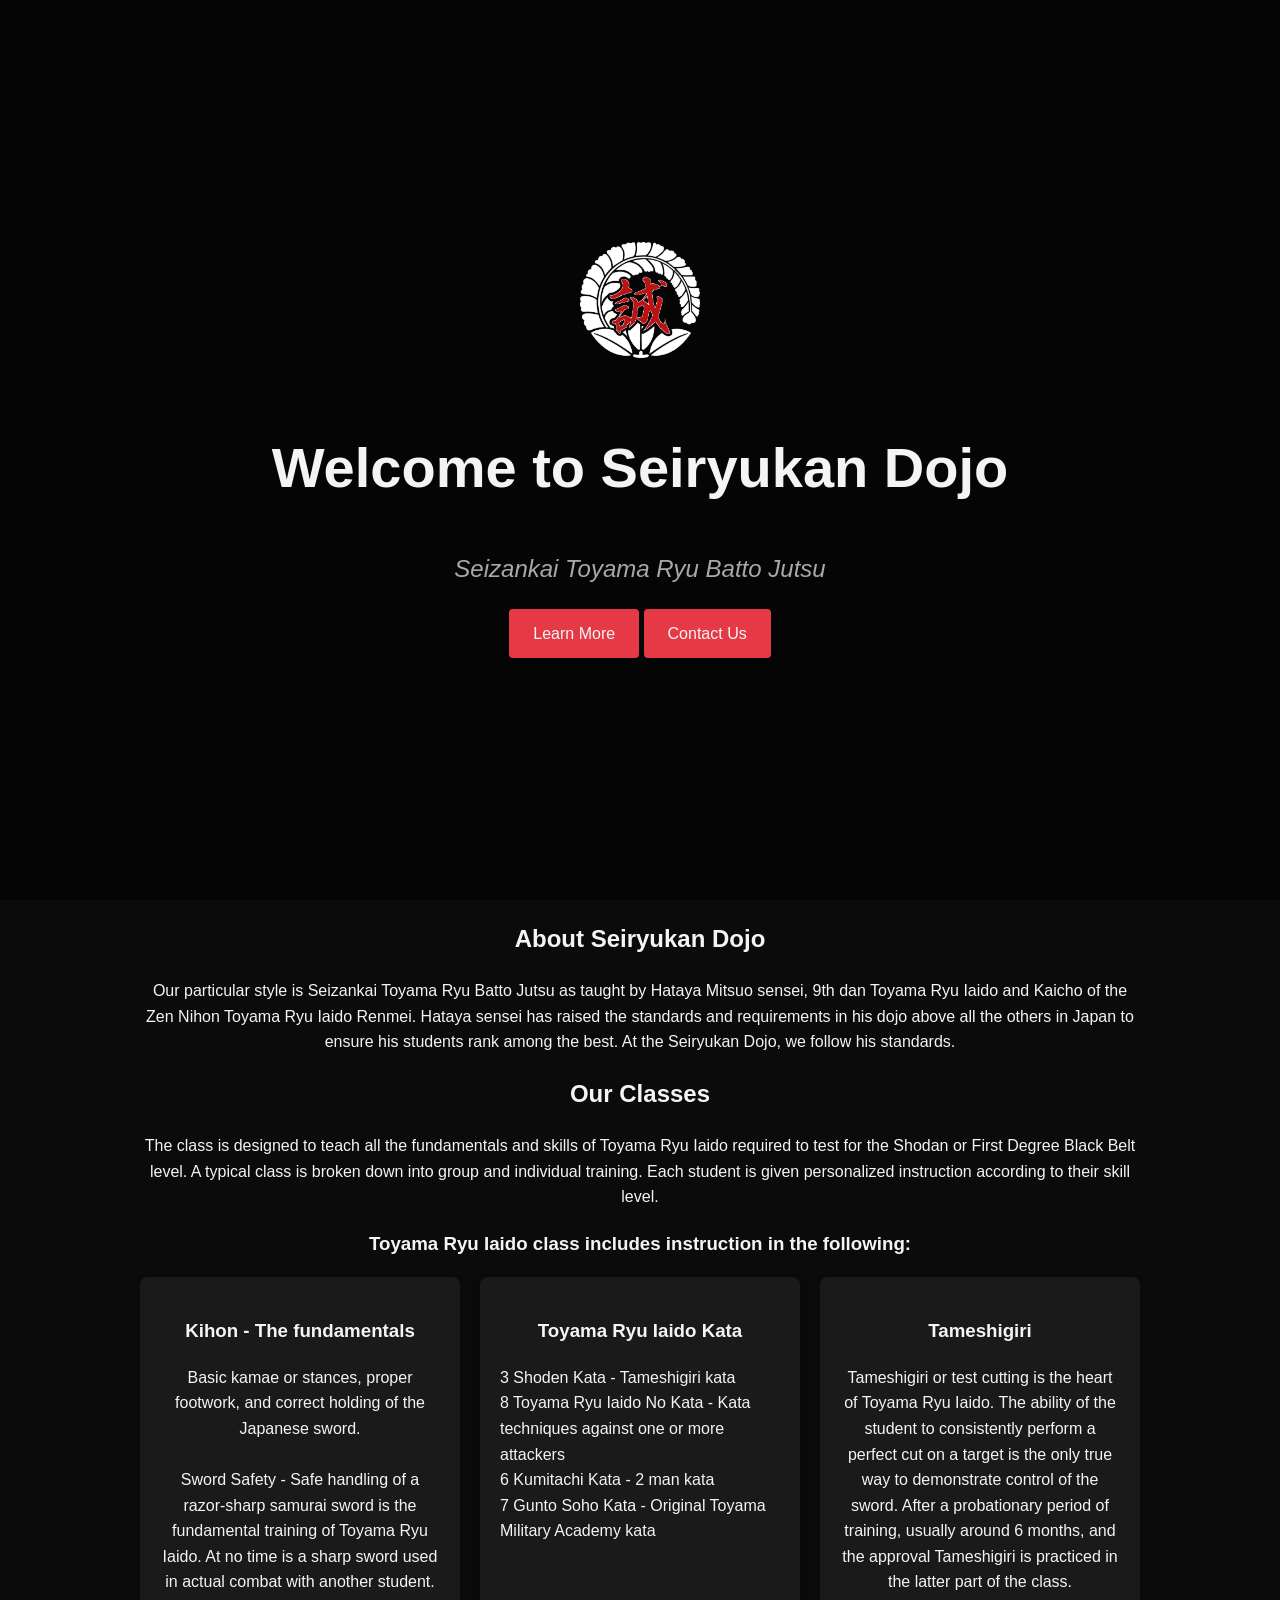
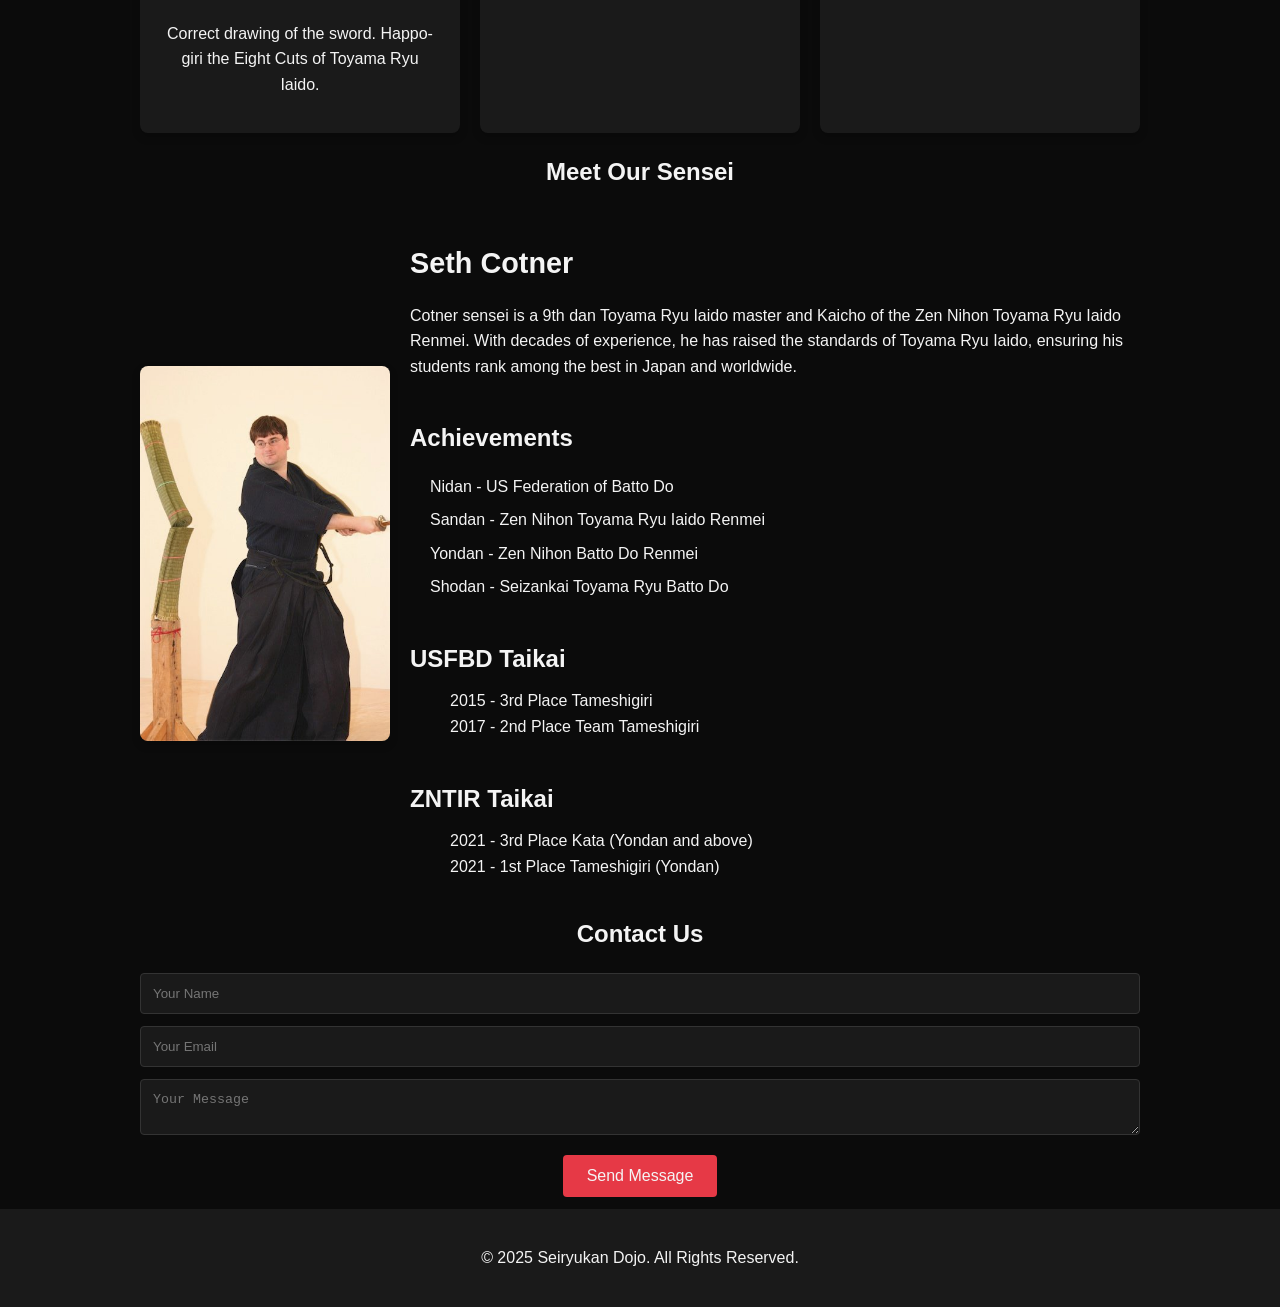
==== commit 429220b6: "updates sensei section details" ====
--- a/index.html
+++ b/index.html
@@ -98,11 +98,19 @@
                     </p>
                     <h4>Achievements</h4>
                     <ul>
-                        <li>9th Dan Toyama Ryu Iaido</li>
-                        <li>Kaicho of the Zen Nihon Toyama Ryu Iaido Renmei</li>
-                        <li>Renowned for his expertise in Tameshigiri (test cutting)</li>
-                        <li>Mentor to numerous high-ranking practitioners globally</li>
+                        <li>Nidan - US Federation of Batto Do</li>
+                        <li>Sandan - Zen Nihon Toyama Ryu Iaido Renmei</li>
+                        <li>Yondan - Zen Nihon Batto Do Renmei</li>
+                        <li>Shodan - Seizankai Toyama Ryu Batto Do</li>
                     </ul>
+                    <dl>
+                        <dt><h4>USFBD Taikai</h4><dt>
+                        <dd>2015 - 3rd Place Tameshigiri</dd>
+                        <dd>2017 - 2nd Place Team Tameshigiri</dd>
+                        <dt><h4>ZNTIR Taikai</h4></dt>
+                        <dd>2021 - 3rd Place Kata (Yondan and above)</dd>
+                        <dd>2021 - 1st Place Tameshigiri (Yondan)</dd>
+                    </dl>
                 </div>
             </div>
         </div>
--- a/public/styles/styles.css
+++ b/public/styles/styles.css
@@ -168,7 +168,7 @@
     margin-bottom: 10px;
 }
 
-.sensei-details h4 {
+.sensei-details h4{
     font-size: 1.5rem;
     margin-top: 40px;
     margin-bottom: 10px;
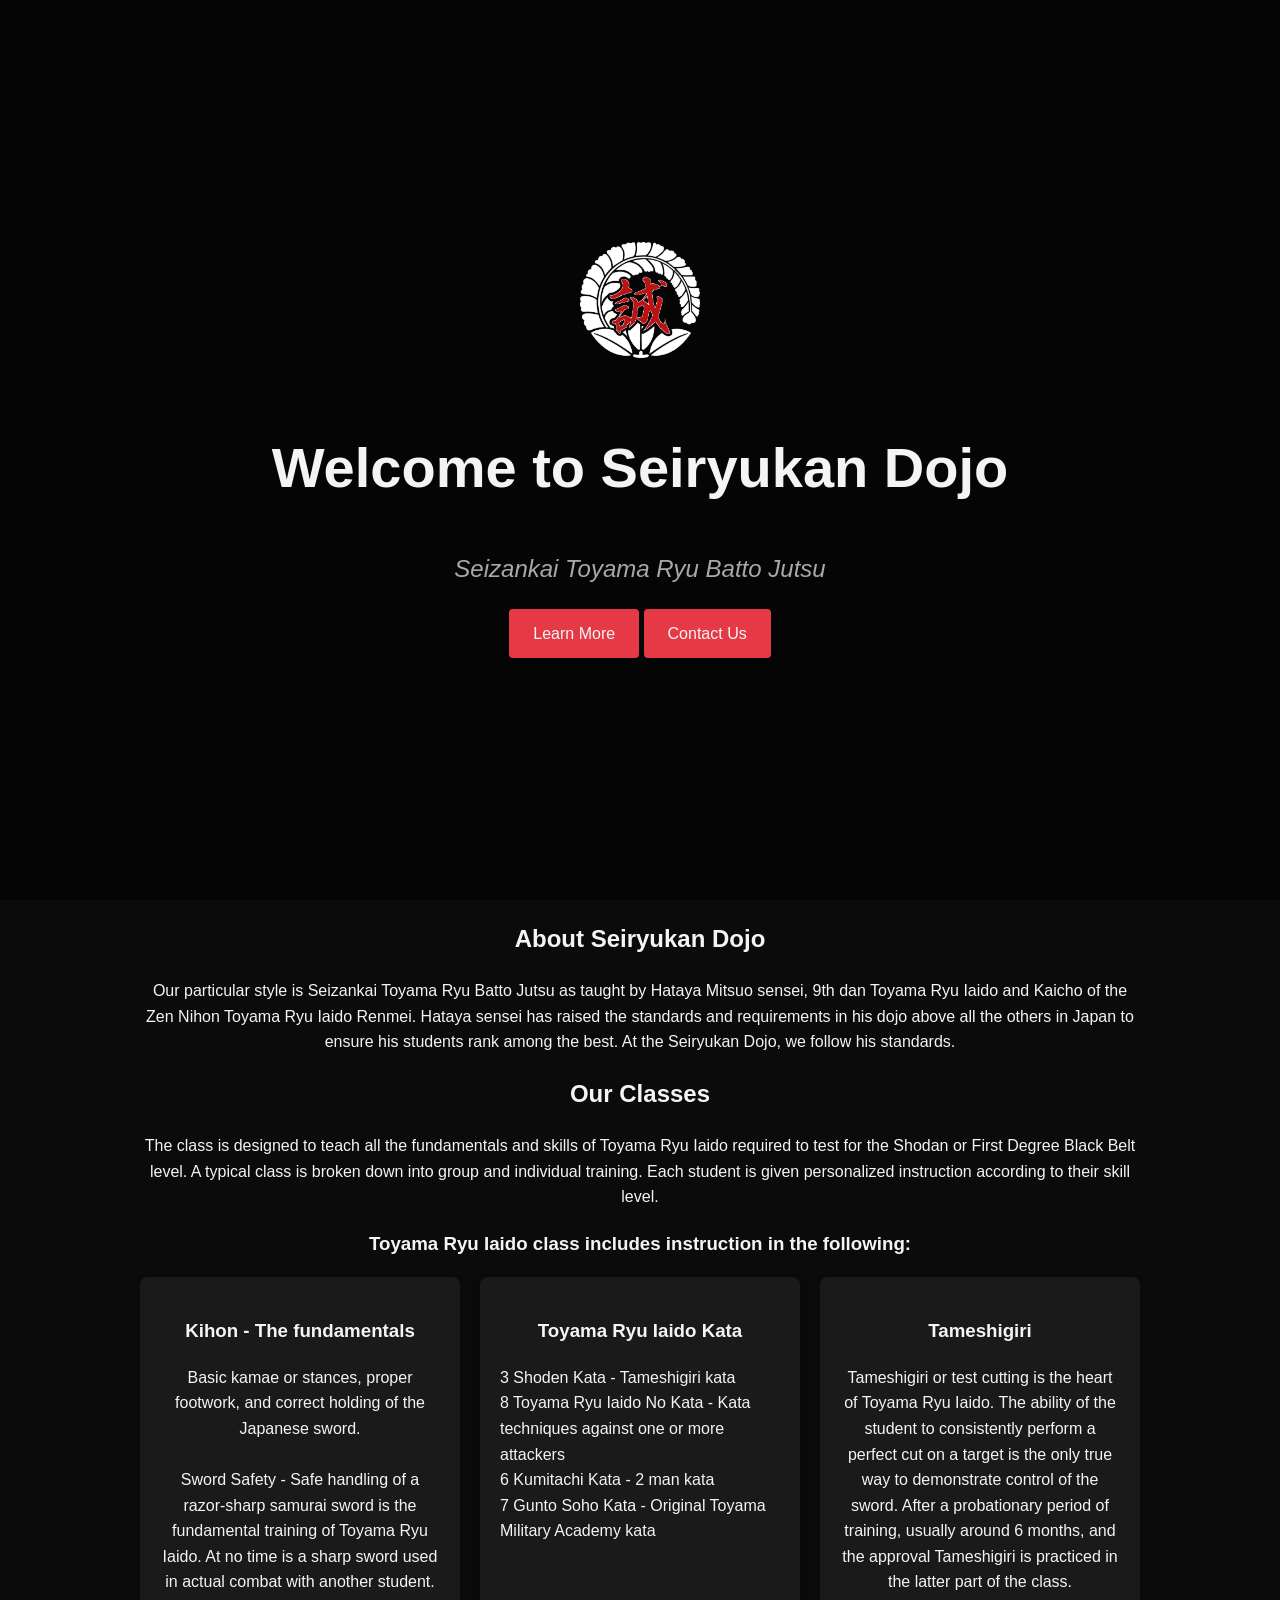
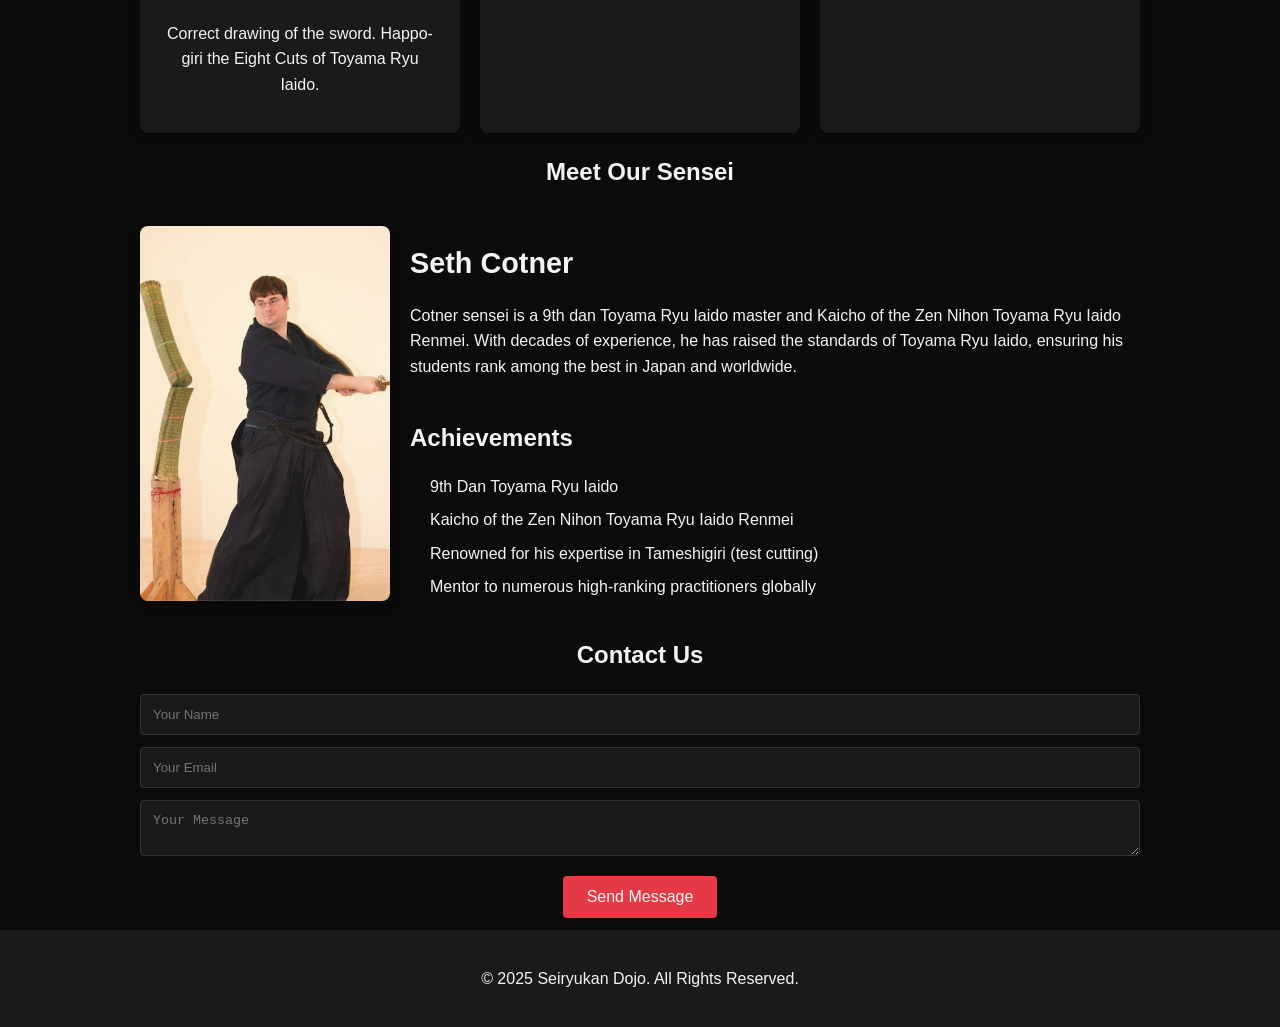
==== commit 4cbdb71f: "removes CNAME" ====
--- a/index.html
+++ b/index.html
@@ -98,19 +98,11 @@
                     </p>
                     <h4>Achievements</h4>
                     <ul>
-                        <li>Nidan - US Federation of Batto Do</li>
-                        <li>Sandan - Zen Nihon Toyama Ryu Iaido Renmei</li>
-                        <li>Yondan - Zen Nihon Batto Do Renmei</li>
-                        <li>Shodan - Seizankai Toyama Ryu Batto Do</li>
+                        <li>9th Dan Toyama Ryu Iaido</li>
+                        <li>Kaicho of the Zen Nihon Toyama Ryu Iaido Renmei</li>
+                        <li>Renowned for his expertise in Tameshigiri (test cutting)</li>
+                        <li>Mentor to numerous high-ranking practitioners globally</li>
                     </ul>
-                    <dl>
-                        <dt><h4>USFBD Taikai</h4><dt>
-                        <dd>2015 - 3rd Place Tameshigiri</dd>
-                        <dd>2017 - 2nd Place Team Tameshigiri</dd>
-                        <dt><h4>ZNTIR Taikai</h4></dt>
-                        <dd>2021 - 3rd Place Kata (Yondan and above)</dd>
-                        <dd>2021 - 1st Place Tameshigiri (Yondan)</dd>
-                    </dl>
                 </div>
             </div>
         </div>
